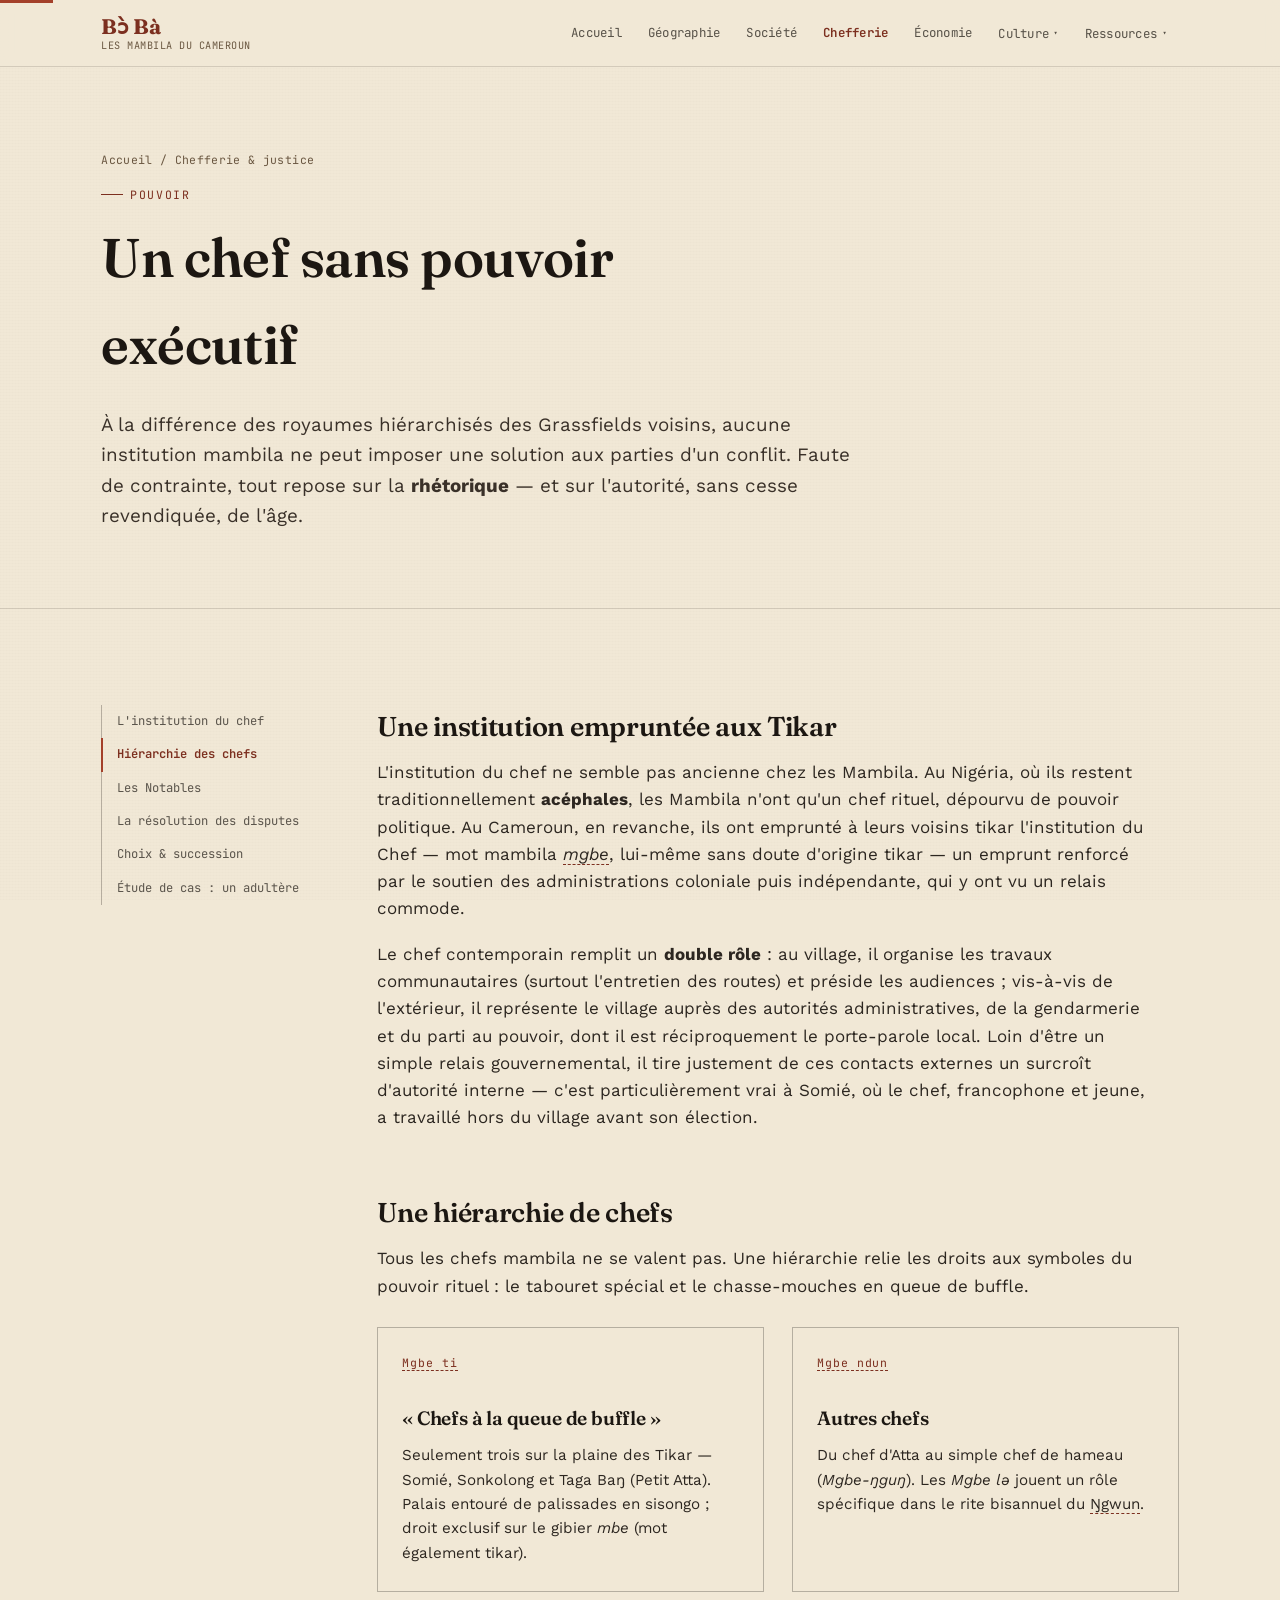
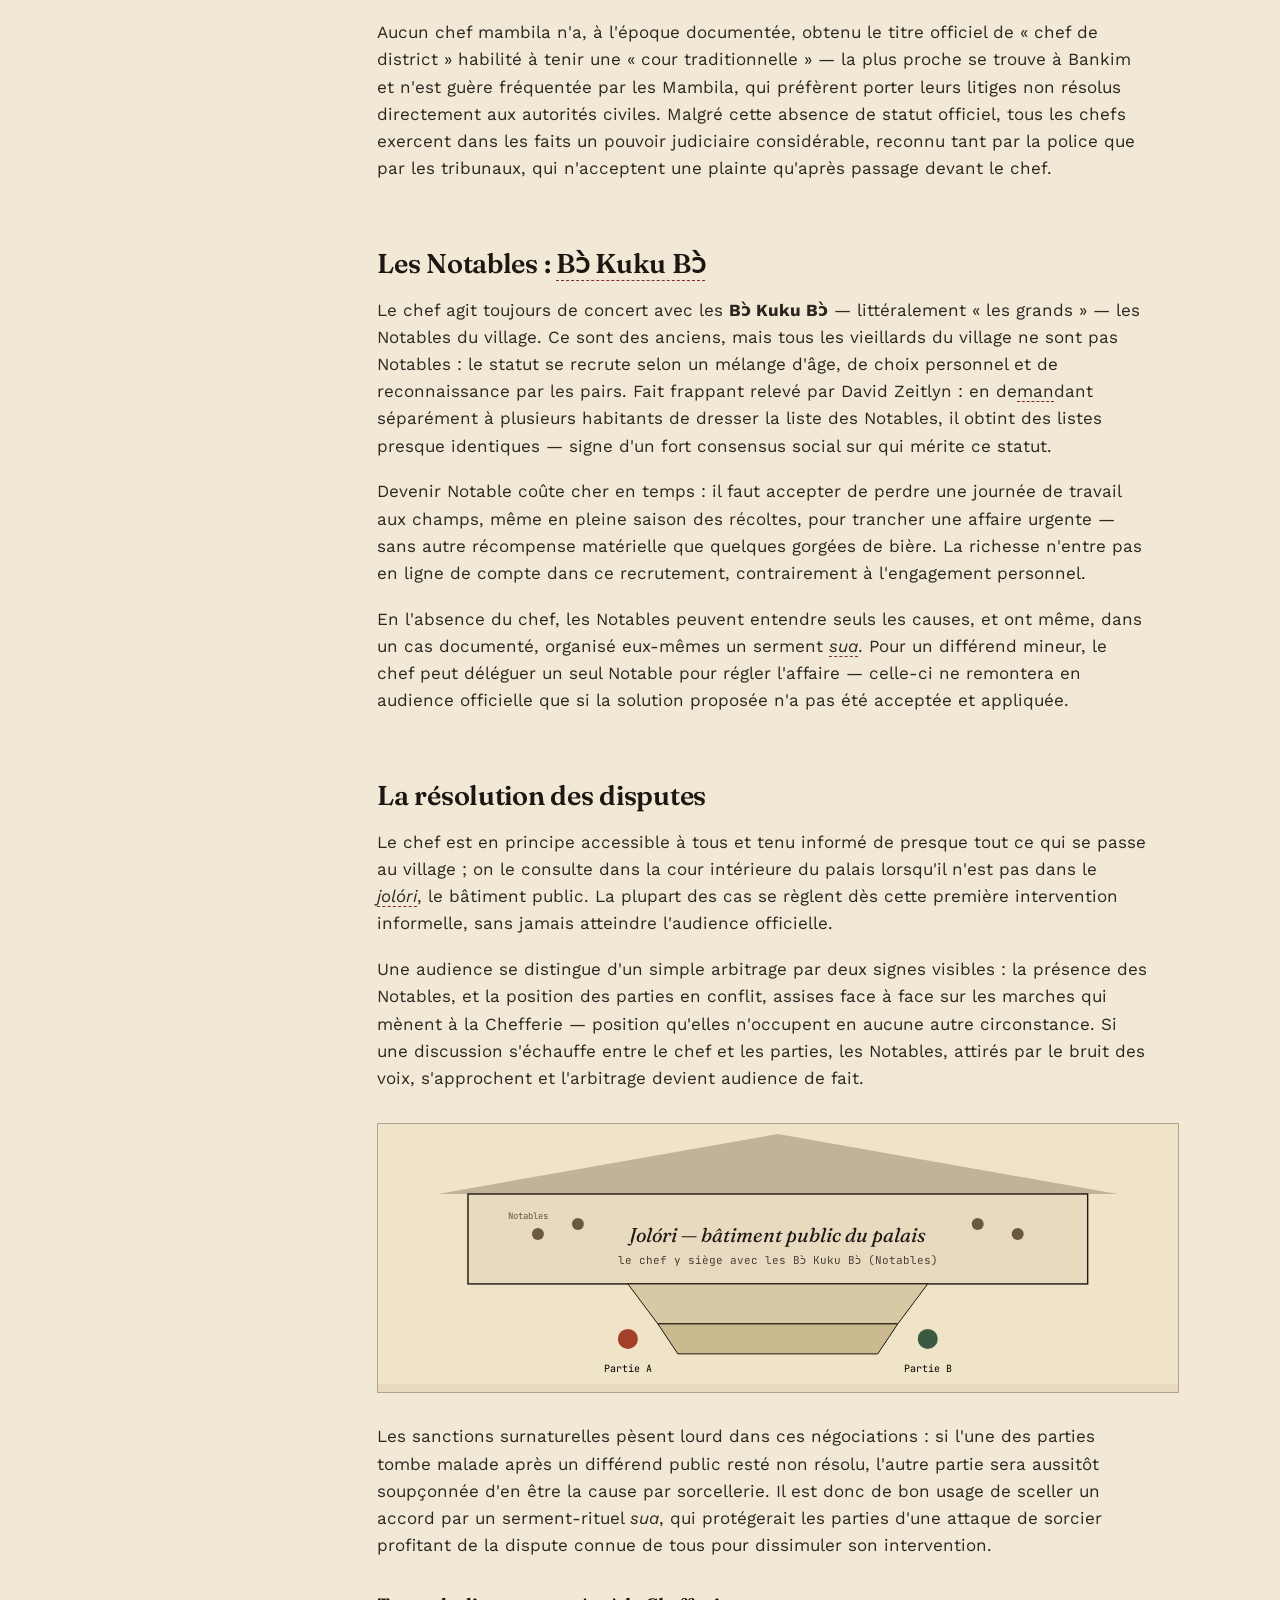
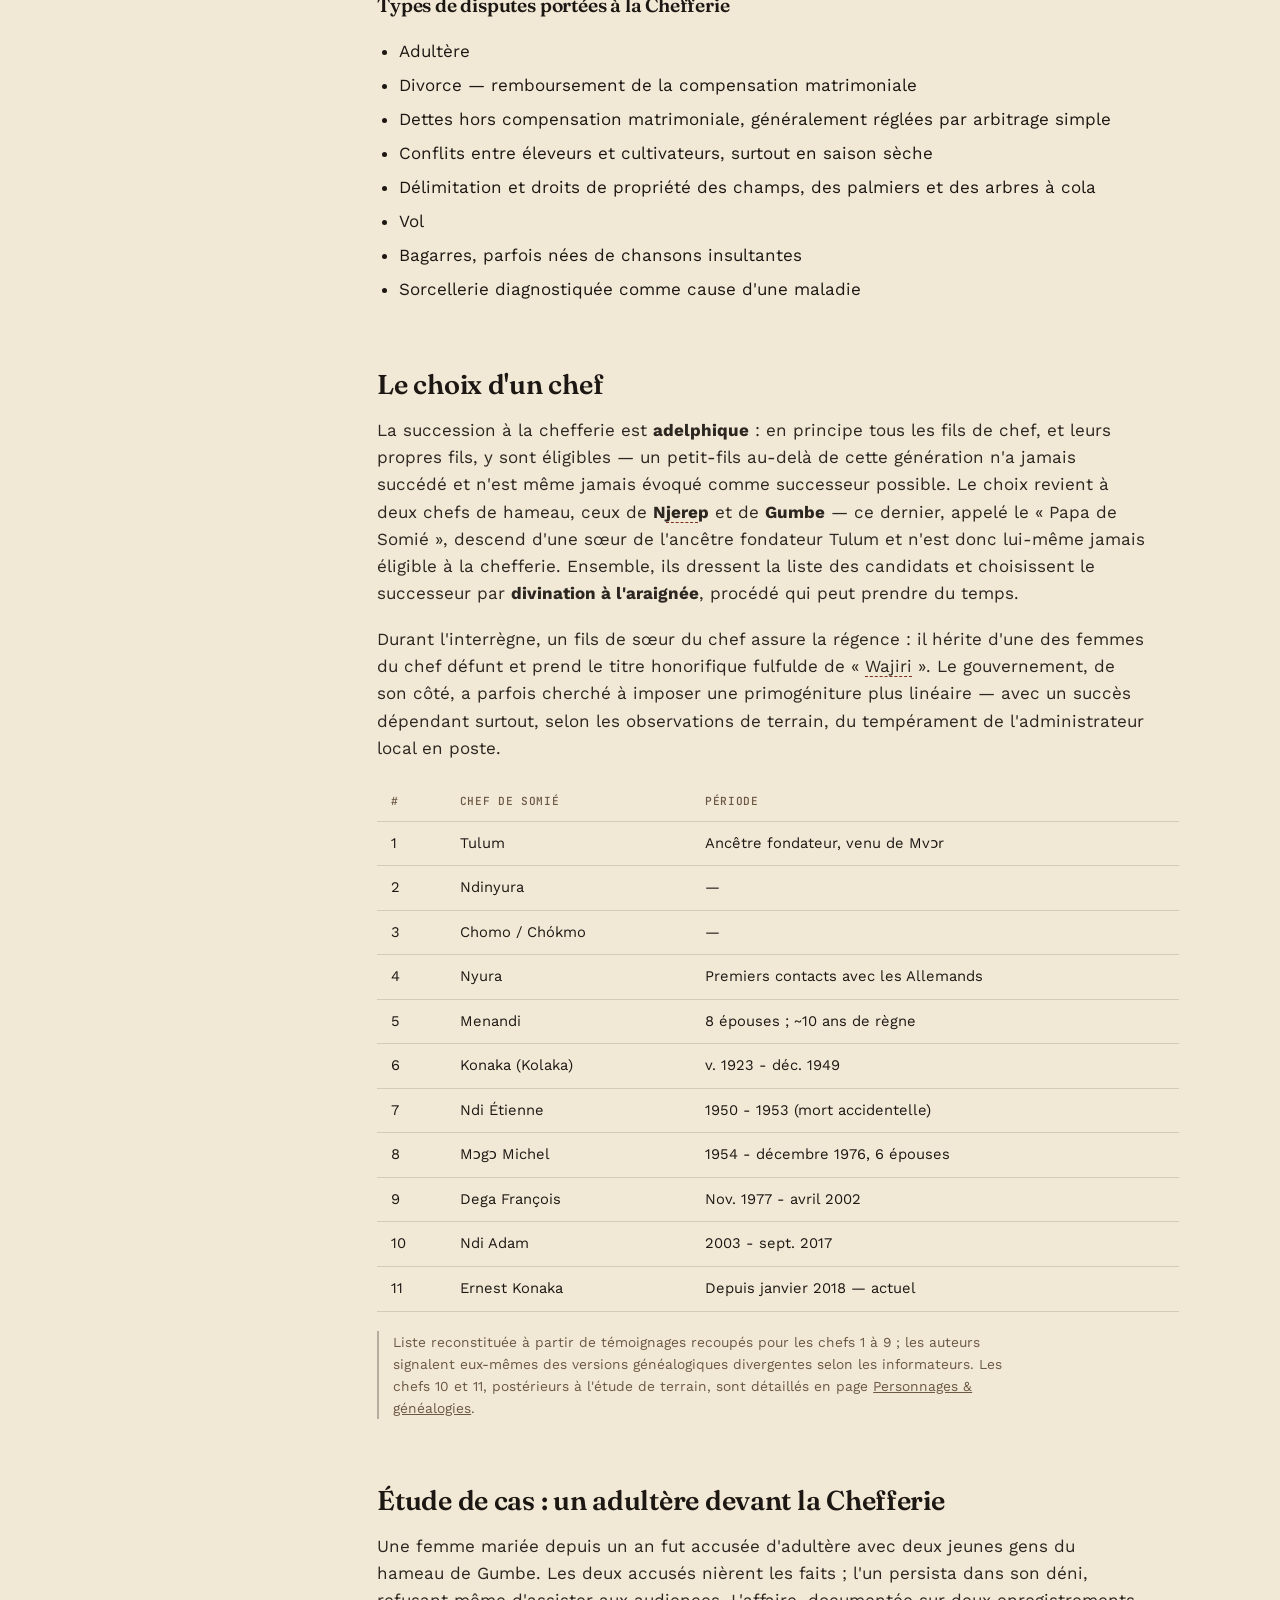
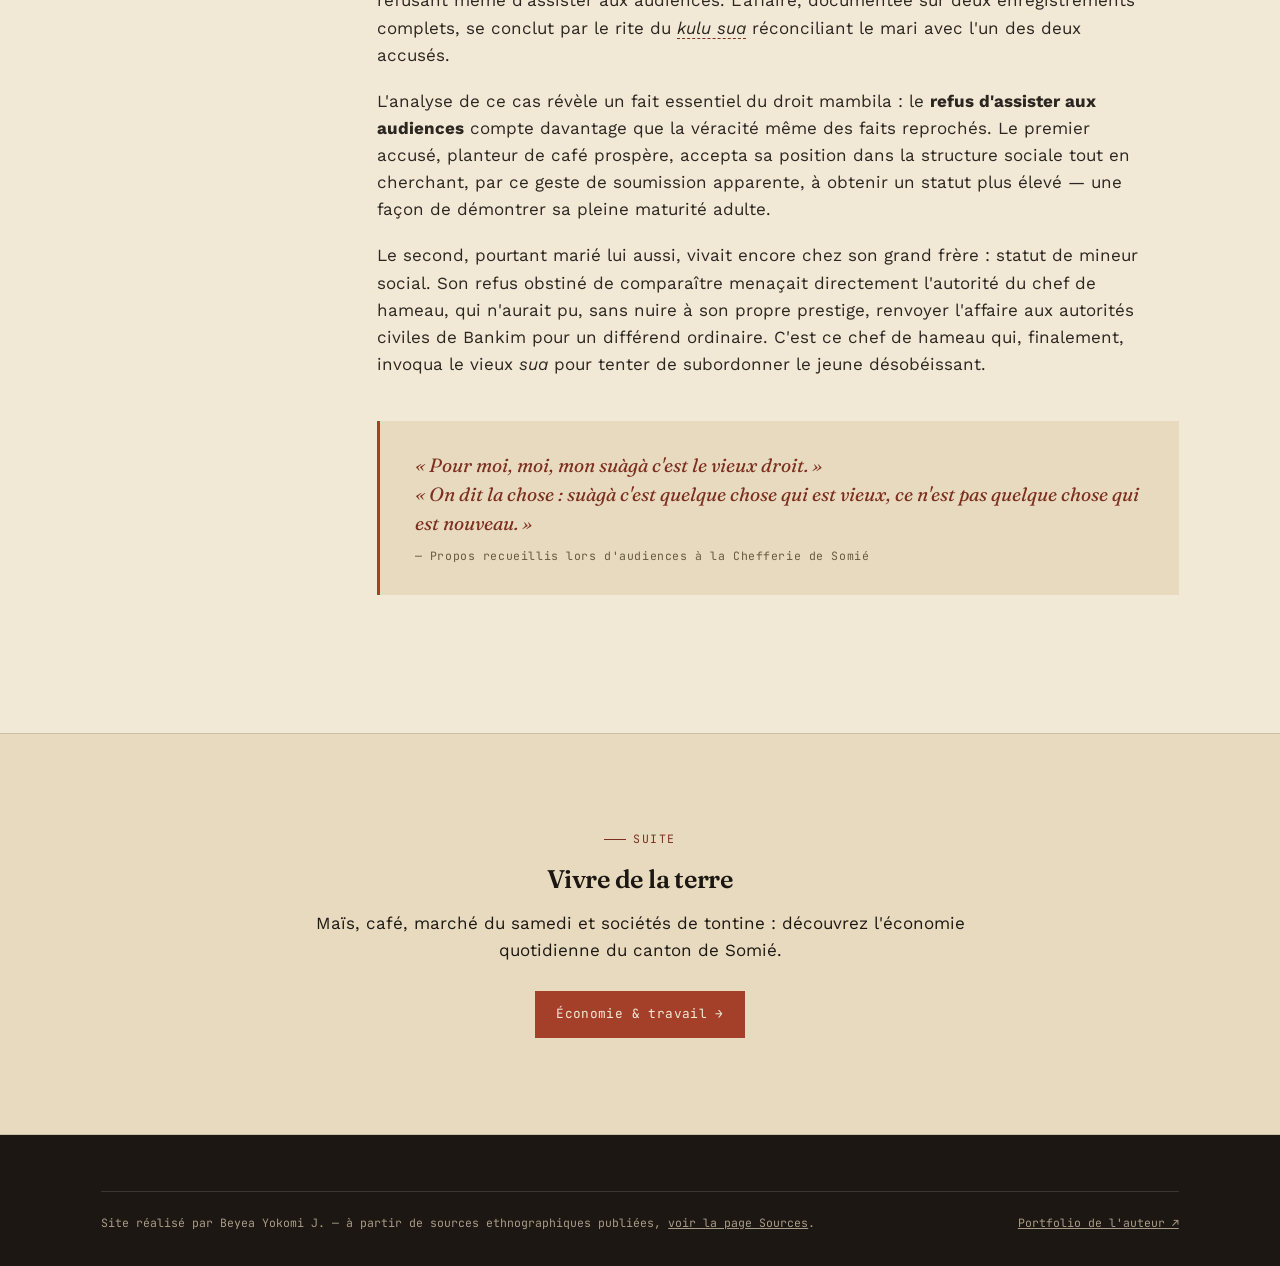
==== chefferie.html @ e919a29d "Initial commit" ====
<!doctype html>
<html lang="fr">
<head>
<meta charset="UTF-8">
<meta name="viewport" content="width=device-width, initial-scale=1">
<title>Chefferie &amp; justice — Bɔ̀ Bà</title>
<meta name="description" content="Le chef mambila, les Notables Bɔ̀ Kuku Bɔ̀, la résolution des disputes et le serment sua devant la Chefferie de Somié.">
<link rel="stylesheet" href="css/style.css">
</head>
<body>

<header class="site-header">
  <div class="nav-row">
    <a href="index.html" class="brand">
      <span class="mark">Bɔ̀ Bà</span>
      <span class="sub">Les Mambila du Cameroun</span>
    </a>
    <button class="nav-toggle" aria-label="Ouvrir le menu" aria-expanded="false">☰ Menu</button>
    <nav class="main">
      <a href="index.html">Accueil</a>
      <a href="geographie.html">Géographie</a>
      <a href="societe.html">Société</a>
      <a href="chefferie.html" class="active">Chefferie</a>
      <a href="economie.html">Économie</a>
      <div class="nav-group">
        <button type="button" class="nav-group__toggle" aria-expanded="false">Culture <span class="nav-group__chevron">▾</span></button>
        <div class="nav-group__menu">
          <a href="rites.html">Rites de passage</a>
          <a href="religion.html">Religion &amp; sua</a>
          <a href="histoire.html">Histoire</a>
          <a href="personnages.html">Personnages</a>
        </div>
      </div>
      <div class="nav-group">
        <button type="button" class="nav-group__toggle" aria-expanded="false">Ressources <span class="nav-group__chevron">▾</span></button>
        <div class="nav-group__menu">
          <a href="methode.html">Méthode</a>
          <a href="sources.html">Sources</a>
        </div>
      </div>
    </nav>
  </div>
</header>

<section class="page-hero">
  <div class="wrap">
    <div class="breadcrumb"><a href="index.html">Accueil</a> / Chefferie &amp; justice</div>
    <div class="eyebrow">Pouvoir</div>
    <h1>Un chef sans pouvoir exécutif</h1>
    <p class="lede">À la différence des royaumes hiérarchisés des Grassfields voisins, aucune
    institution mambila ne peut imposer une solution aux parties d'un conflit. Faute de
    contrainte, tout repose sur la <strong>rhétorique</strong> — et sur l'autorité, sans cesse
    revendiquée, de l'âge.</p>
  </div>
</section>

<section>
  <div class="wrap article-grid">
    <nav class="article-nav">
      <span class="lab">Sur cette page</span>
      <ul>
        <li><a href="#institution">L'institution du chef</a></li>
        <li><a href="#hierarchie">Hiérarchie des chefs</a></li>
        <li><a href="#notables">Les Notables</a></li>
        <li><a href="#disputes">La résolution des disputes</a></li>
        <li><a href="#succession">Choix &amp; succession</a></li>
        <li><a href="#cas">Étude de cas : un adultère</a></li>
      </ul>
    </nav>

    <div class="prose">

      <h2 id="institution">Une institution empruntée aux Tikar</h2>
      <p>L'institution du chef ne semble pas ancienne chez les Mambila. Au Nigéria, où ils
      restent traditionnellement <strong>acéphales</strong>, les Mambila n'ont qu'un chef
      rituel, dépourvu de pouvoir politique. Au Cameroun, en revanche, ils ont emprunté à leurs
      voisins tikar l'institution du Chef — mot mambila <em>mgbe</em>, lui-même sans doute
      d'origine tikar — un emprunt renforcé par le soutien des administrations coloniale puis
      indépendante, qui y ont vu un relais commode.</p>
      <p>Le chef contemporain remplit un <strong>double rôle</strong> : au village, il organise
      les travaux communautaires (surtout l'entretien des routes) et préside les audiences ;
      vis-à-vis de l'extérieur, il représente le village auprès des autorités administratives,
      de la gendarmerie et du parti au pouvoir, dont il est réciproquement le porte-parole
      local. Loin d'être un simple relais gouvernemental, il tire justement de ces contacts
      externes un surcroît d'autorité interne — c'est particulièrement vrai à Somié, où le chef,
      francophone et jeune, a travaillé hors du village avant son élection.</p>

      <h2 id="hierarchie">Une hiérarchie de chefs</h2>
      <p>Tous les chefs mambila ne se valent pas. Une hiérarchie relie les droits aux symboles
      du pouvoir rituel : le tabouret spécial et le chasse-mouches en queue de buffle.</p>

      <div class="grid cols-2 my-block">
        <div class="card">
          <span class="num">Mgbe ti</span>
          <h3>« Chefs à la queue de buffle »</h3>
          <p>Seulement trois sur la plaine des Tikar — Somié, Sonkolong et Taga Baŋ (Petit
          Atta). Palais entouré de palissades en sisongo ; droit exclusif sur le gibier
          <em>mbe</em> (mot également tikar).</p>
        </div>
        <div class="card">
          <span class="num">Mgbe ndun</span>
          <h3>Autres chefs</h3>
          <p>Du chef d'Atta au simple chef de hameau (<em>Mgbe-ŋguŋ</em>). Les <em>Mgbe lə</em>
          jouent un rôle spécifique dans le rite bisannuel du Ŋgwun.</p>
        </div>
      </div>

      <p>Aucun chef mambila n'a, à l'époque documentée, obtenu le titre officiel de « chef de
      district » habilité à tenir une « cour traditionnelle » — la plus proche se trouve à
      Bankim et n'est guère fréquentée par les Mambila, qui préfèrent porter leurs litiges non
      résolus directement aux autorités civiles. Malgré cette absence de statut officiel, tous
      les chefs exercent dans les faits un pouvoir judiciaire considérable, reconnu tant par la
      police que par les tribunaux, qui n'acceptent une plainte qu'après passage devant le
      chef.</p>

      <h2 id="notables">Les Notables : Bɔ̀ Kuku Bɔ̀</h2>
      <p>Le chef agit toujours de concert avec les <strong>Bɔ̀ Kuku Bɔ̀</strong> — littéralement
      « les grands » — les Notables du village. Ce sont des anciens, mais tous les vieillards du
      village ne sont pas Notables : le statut se recrute selon un mélange d'âge, de choix
      personnel et de reconnaissance par les pairs. Fait frappant relevé par David Zeitlyn : en
      demandant séparément à plusieurs habitants de dresser la liste des Notables, il obtint des
      listes presque identiques — signe d'un fort consensus social sur qui mérite ce statut.</p>
      <p>Devenir Notable coûte cher en temps : il faut accepter de perdre une journée de travail
      aux champs, même en pleine saison des récoltes, pour trancher une affaire urgente — sans
      autre récompense matérielle que quelques gorgées de bière. La richesse n'entre pas en
      ligne de compte dans ce recrutement, contrairement à l'engagement personnel.</p>
      <p>En l'absence du chef, les Notables peuvent entendre seuls les causes, et ont même,
      dans un cas documenté, organisé eux-mêmes un serment <em>sua</em>. Pour un différend
      mineur, le chef peut déléguer un seul Notable pour régler l'affaire — celle-ci ne
      remontera en audience officielle que si la solution proposée n'a pas été acceptée et
      appliquée.</p>

      <h2 id="disputes">La résolution des disputes</h2>
      <p>Le chef est en principe accessible à tous et tenu informé de presque tout ce qui se
      passe au village ; on le consulte dans la cour intérieure du palais lorsqu'il n'est pas
      dans le <em>jolóri</em>, le bâtiment public. La plupart des cas se règlent dès cette
      première intervention informelle, sans jamais atteindre l'audience officielle.</p>
      <p>Une audience se distingue d'un simple arbitrage par deux signes visibles : la présence
      des Notables, et la position des parties en conflit, assises face à face sur les marches
      qui mènent à la Chefferie — position qu'elles n'occupent en aucune autre circonstance. Si
      une discussion s'échauffe entre le chef et les parties, les Notables, attirés par le bruit
      des voix, s'approchent et l'arbitrage devient audience de fait.</p>

      <div class="figure">
        <div class="map-box map-box--flush">
          <svg viewBox="0 0 800 260" xmlns="http://www.w3.org/2000/svg" role="img" aria-label="Schéma de la véranda du palais du chef, jolori, avec marches et emplacement des parties en conflit">
            <rect width="800" height="260" fill="#efe3c8"/>
            <!-- jolori roof -->
            <path d="M60,70 L400,10 L740,70 Z" fill="#6b5842" opacity=".35"/>
            <rect x="90" y="70" width="620" height="90" fill="#e7dabf" stroke="#1c1712" stroke-width="1.4"/>
            <text x="400" y="118" text-anchor="middle" font-family="Fraunces, serif" font-style="italic" font-size="20" fill="#1c1712">Jolóri — bâtiment public du palais</text>
            <text x="400" y="140" text-anchor="middle" font-family="JetBrains Mono, monospace" font-size="11" fill="#4a4038">le chef y siège avec les Bɔ̀ Kuku Bɔ̀ (Notables)</text>

            <!-- steps -->
            <path d="M250,160 L550,160 L520,200 L280,200 Z" fill="#d8c9a5" stroke="#1c1712" stroke-width="1"/>
            <path d="M280,200 L520,200 L500,230 L300,230 Z" fill="#cbb98f" stroke="#1c1712" stroke-width="1"/>

            <!-- parties -->
            <circle cx="250" cy="215" r="10" fill="#a4402a"/>
            <text x="250" y="248" text-anchor="middle" font-family="JetBrains Mono, monospace" font-size="10">Partie A</text>
            <circle cx="550" cy="215" r="10" fill="#3b5a41"/>
            <text x="550" y="248" text-anchor="middle" font-family="JetBrains Mono, monospace" font-size="10">Partie B</text>

            <!-- notables dots -->
            <g fill="#6b5842">
              <circle cx="160" cy="110" r="6"/><circle cx="200" cy="100" r="6"/>
              <circle cx="600" cy="100" r="6"/><circle cx="640" cy="110" r="6"/>
            </g>
            <text x="130" y="95" font-family="JetBrains Mono, monospace" font-size="9" fill="#6b5842">Notables</text>
          </svg>
        </div>
      </div>

      <p>Les sanctions surnaturelles pèsent lourd dans ces négociations : si l'une des parties
      tombe malade après un différend public resté non résolu, l'autre partie sera aussitôt
      soupçonnée d'en être la cause par sorcellerie. Il est donc de bon usage de sceller un
      accord par un serment-rituel <em>sua</em>, qui protégerait les parties d'une attaque de
      sorcier profitant de la dispute connue de tous pour dissimuler son intervention.</p>

      <h3>Types de disputes portées à la Chefferie</h3>
      <ul>
        <li>Adultère</li>
        <li>Divorce — remboursement de la compensation matrimoniale</li>
        <li>Dettes hors compensation matrimoniale, généralement réglées par arbitrage simple</li>
        <li>Conflits entre éleveurs et cultivateurs, surtout en saison sèche</li>
        <li>Délimitation et droits de propriété des champs, des palmiers et des arbres à cola</li>
        <li>Vol</li>
        <li>Bagarres, parfois nées de chansons insultantes</li>
        <li>Sorcellerie diagnostiquée comme cause d'une maladie</li>
      </ul>

      <h2 id="succession">Le choix d'un chef</h2>
      <p>La succession à la chefferie est <strong>adelphique</strong> : en principe tous les
      fils de chef, et leurs propres fils, y sont éligibles — un petit-fils au-delà de cette
      génération n'a jamais succédé et n'est même jamais évoqué comme successeur possible. Le
      choix revient à deux chefs de hameau, ceux de <strong>Njerep</strong> et de
      <strong>Gumbe</strong> — ce dernier, appelé le « Papa de Somié », descend d'une sœur de
      l'ancêtre fondateur Tulum et n'est donc lui-même jamais éligible à la chefferie. Ensemble,
      ils dressent la liste des candidats et choisissent le successeur par
      <strong>divination à l'araignée</strong>, procédé qui peut prendre du temps.</p>
      <p>Durant l'interrègne, un fils de sœur du chef assure la régence : il hérite d'une des
      femmes du chef défunt et prend le titre honorifique fulfulde de « Wajiri ». Le
      gouvernement, de son côté, a parfois cherché à imposer une primogéniture plus linéaire —
      avec un succès dépendant surtout, selon les observations de terrain, du tempérament de
      l'administrateur local en poste.</p>

      <table class="data">
        <thead><tr><th>#</th><th>Chef de Somié</th><th>Période</th></tr></thead>
        <tbody>
          <tr><td>1</td><td>Tulum</td><td>Ancêtre fondateur, venu de Mvɔr</td></tr>
          <tr><td>2</td><td>Ndinyura</td><td>—</td></tr>
          <tr><td>3</td><td>Chomo / Chókmo</td><td>—</td></tr>
          <tr><td>4</td><td>Nyura</td><td>Premiers contacts avec les Allemands</td></tr>
          <tr><td>5</td><td>Menandi</td><td>8 épouses ; ~10 ans de règne</td></tr>
          <tr><td>6</td><td>Konaka (Kolaka)</td><td>v. 1923 - déc. 1949</td></tr>
          <tr><td>7</td><td>Ndi Étienne</td><td>1950 - 1953 (mort accidentelle)</td></tr>
          <tr><td>8</td><td>Mɔgɔ Michel</td><td>1954 - décembre 1976, 6 épouses</td></tr>
          <tr><td>9</td><td>Dega François</td><td>Nov. 1977 - avril 2002</td></tr>
          <tr><td>10</td><td>Ndi Adam</td><td>2003 - sept. 2017</td></tr>
          <tr><td>11</td><td>Ernest Konaka</td><td>Depuis janvier 2018 — actuel</td></tr>
        </tbody>
      </table>
      <p class="note">Liste reconstituée à partir de témoignages recoupés pour les chefs 1 à 9 ;
      les auteurs signalent eux-mêmes des versions généalogiques divergentes selon les
      informateurs. Les chefs 10 et 11, postérieurs à l'étude de terrain, sont détaillés en page
      <a href="personnages.html">Personnages &amp; généalogies</a>.</p>

      <h2 id="cas">Étude de cas : un adultère devant la Chefferie</h2>
      <p>Une femme mariée depuis un an fut accusée d'adultère avec deux jeunes gens du hameau de
      Gumbe. Les deux accusés nièrent les faits ; l'un persista dans son déni, refusant même
      d'assister aux audiences. L'affaire, documentée sur deux enregistrements complets, se
      conclut par le rite du <em>kulu sua</em> réconciliant le mari avec l'un des deux
      accusés.</p>
      <p>L'analyse de ce cas révèle un fait essentiel du droit mambila : le
      <strong>refus d'assister aux audiences</strong> compte davantage que la véracité même
      des faits reprochés. Le premier accusé, planteur de café prospère, accepta sa position
      dans la structure sociale tout en cherchant, par ce geste de soumission apparente, à
      obtenir un statut plus élevé — une façon de démontrer sa pleine maturité adulte.</p>
      <p>Le second, pourtant marié lui aussi, vivait encore chez son grand frère : statut de
      mineur social. Son refus obstiné de comparaître menaçait directement l'autorité du chef
      de hameau, qui n'aurait pu, sans nuire à son propre prestige, renvoyer l'affaire aux
      autorités civiles de Bankim pour un différend ordinaire. C'est ce chef de hameau qui,
      finalement, invoqua le vieux <em>sua</em> pour tenter de subordonner le jeune
      désobéissant.</p>

      <blockquote class="field">
        « Pour moi, moi, mon suàgà c'est le vieux droit. »<br>
        « On dit la chose : suàgà c'est quelque chose qui est vieux, ce n'est pas quelque chose
        qui est nouveau. »
        <cite>— Propos recueillis lors d'audiences à la Chefferie de Somié</cite>
      </blockquote>

    </div>
  </div>
</section>

<section class="alt">
  <div class="wrap cta-block">
    <div class="eyebrow">Suite</div>
    <h2>Vivre de la terre</h2>
    <p>Maïs, café, marché du samedi et sociétés de tontine : découvrez l'économie
    quotidienne du canton de Somié.</p>
    <a href="economie.html" class="btn primary">Économie &amp; travail →</a>
  </div>
</section>

<footer>
  <div class="wrap">
        <div class="foot-note">
      <span>Site réalisé par Beyea Yokomi J. — à partir de sources ethnographiques publiées, <a href="sources.html">voir la page Sources</a>.</span>
      <span><a href="https://yokomi-potofolio.onrender.com/" target="_blank" rel="noopener">Portfolio de l'auteur ↗</a></span>
    </div>
  </div>
</footer>

<script src="js/lexicon-data.js"></script>
<script src="js/main.js"></script>
<script src="js/lexicon.js"></script>
</body>
</html>
---- css/style.css ----
/* ===========================================================
   Bɔ̀ Bà — site vitrine sur le peuple Mambila du Cameroun
   =========================================================== */

@import url('https://fonts.googleapis.com/css2?family=Fraunces:ital,opsz,wght@0,9..144,400;0,9..144,500;0,9..144,600;0,9..144,700;1,9..144,500&family=Work+Sans:wght@400;500;600&family=JetBrains+Mono:wght@400;500&display=swap');

:root{
  --ink:        #1c1712;
  --paper:      #f1e8d6;
  --paper-2:    #e7dabf;
  --terre:      #a4402a;
  --terre-dk:   #7c2f1f;
  --plaine:     #3b5a41;
  --plaine-dk:  #294435;
  --safran:     #c98a2e;
  --bois:       #6b5842;
  --line:       rgba(28,23,18,.14);
  --line-strong:rgba(28,23,18,.28);

  /* Tons clairs utilisés sur fond sombre (footer, section.dark) — promus
     depuis des couleurs auparavant codées en dur en style inline. */
  --paper-dim:  #cfc4b0;
  --paper-dim-2:#a89c86;
  /* Tons de texte secondaire sur fond clair, également promus depuis du
     style inline répété (cartes, notes, paragraphes courants). */
  --ink-soft:   #4a4038;
  --ink-strong: #2c2620;
  --ink-strong-2: #3a3129;

  --serif: 'Fraunces', ui-serif, Georgia, serif;
  --sans:  'Work Sans', ui-sans-serif, system-ui, sans-serif;
  --mono:  'JetBrains Mono', ui-monospace, monospace;

  --maxw: 1180px;
}

*{ box-sizing:border-box; }
html{ scroll-behavior:smooth; }
body{
  margin:0;
  background:var(--paper);
  color:var(--ink);
  font-family:var(--sans);
  font-size:17px;
  line-height:1.6;
  -webkit-font-smoothing:antialiased;
}

/* subtle woven-paper texture */
body::before{
  content:"";
  position:fixed; inset:0;
  pointer-events:none;
  opacity:.5;
  background-image:
    repeating-linear-gradient(0deg, rgba(28,23,18,.018) 0 1px, transparent 1px 3px),
    repeating-linear-gradient(90deg, rgba(28,23,18,.012) 0 1px, transparent 1px 3px);
  z-index:0;
}

a{ color:inherit; }
img{ max-width:100%; display:block; }

h1,h2,h3,h4{
  font-family:var(--serif);
  font-weight:600;
  margin:0 0 .4em;
  letter-spacing:-.01em;
  color:var(--ink);
}

.eyebrow{
  font-family:var(--mono);
  font-size:.72rem;
  letter-spacing:.14em;
  text-transform:uppercase;
  color:var(--terre-dk);
  display:flex;
  align-items:center;
  gap:.6em;
  margin-bottom:.9em;
}
.eyebrow::before{
  content:"";
  width:22px; height:1px;
  background:var(--terre-dk);
  display:inline-block;
}

p{ margin:0 0 1.1em; max-width:64ch; }
.lede{ font-size:1.18rem; color:#3a3129; }

.wrap{
  max-width:var(--maxw);
  margin:0 auto;
  padding:0 clamp(20px, 4vw, 56px);
  position:relative;
  z-index:1;
}

/* ---------------- Header / nav ---------------- */
.site-header{
  position:sticky; top:0; z-index:50;
  background:rgba(241,232,214,.94);
  backdrop-filter:blur(6px);
  border-bottom:1px solid var(--line);
}
.nav-row{
  display:flex; align-items:center; justify-content:space-between;
  padding:14px clamp(20px,4vw,56px);
  max-width:var(--maxw); margin:0 auto;
  gap:28px;
}
.brand{
  display:flex; flex-direction:column; gap:2px;
  text-decoration:none;
  line-height:1.15;
  flex-shrink:0;
}
.brand .mark{
  font-family:var(--serif); font-weight:700; font-size:1.32rem;
  color:var(--terre-dk);
}
.brand .sub{
  font-family:var(--mono); font-size:.64rem; letter-spacing:.05em;
  color:var(--bois); text-transform:uppercase;
  white-space:nowrap;
}

nav.main{
  display:flex; align-items:center; gap:2px;
  font-family:var(--mono);
  font-size:.78rem;
  letter-spacing:.02em;
}
nav.main > a{
  text-decoration:none;
  padding:8px 12px;
  border-radius:3px;
  color:var(--ink);
  opacity:.72;
  transition:opacity .15s, background .15s;
  white-space:nowrap;
}
nav.main > a:hover{ opacity:1; background:rgba(164,64,42,.1); }
nav.main > a.active{ opacity:1; color:var(--terre-dk); font-weight:600; }

/* Sous-menus regroupés ("Culture", "Ressources") : allègent la barre en
   évitant d'afficher les 11 pages à plat, qui débordait et se repliait
   maladroitement sur deux lignes sur les résolutions de bureau moyennes. */
.nav-group{ position:relative; }
.nav-group__toggle{
  display:flex; align-items:center; gap:.35em;
  font-family:var(--mono); font-size:.78rem; letter-spacing:.02em;
  background:none; border:none; padding:8px 12px; border-radius:3px;
  color:var(--ink); opacity:.72; cursor:pointer;
  transition:opacity .15s, background .15s;
}
.nav-group__toggle:hover, .nav-group__toggle[aria-expanded="true"]{
  opacity:1; background:rgba(164,64,42,.1);
}
.nav-group__toggle.is-current{ opacity:1; color:var(--terre-dk); font-weight:600; }
.nav-group__chevron{ font-size:.7em; transition:transform .15s ease; }
.nav-group__toggle[aria-expanded="true"] .nav-group__chevron{ transform:rotate(180deg); }

.nav-group__menu{
  display:none;
  position:absolute; top:calc(100% + 6px); left:0;
  background:var(--paper); border:1px solid var(--line-strong);
  box-shadow:0 8px 20px rgba(28,23,18,.12);
  padding:6px; min-width:180px;
  flex-direction:column; gap:1px;
}
.nav-group__menu.is-open{ display:flex; }
.nav-group__menu a{
  text-decoration:none; color:var(--ink); font-size:.78rem;
  padding:9px 12px; border-radius:3px; opacity:.85;
  white-space:nowrap;
}
.nav-group__menu a:hover, .nav-group__menu a.active{
  opacity:1; background:rgba(164,64,42,.1); color:var(--terre-dk);
}

.nav-toggle{ display:none; }

@media (max-width: 900px){
  nav.main{ display:none; }
  .nav-toggle{
    display:inline-flex; align-items:center; gap:.4em;
    font-family:var(--mono); font-size:.75rem;
    background:none; border:1px solid var(--line-strong);
    padding:8px 12px; border-radius:4px; cursor:pointer; color:var(--ink);
  }
  nav.main.open{
    display:flex; flex-direction:column; align-items:stretch;
    position:absolute; top:100%; left:0; right:0;
    background:var(--paper); border-bottom:1px solid var(--line);
    padding:8px clamp(20px,4vw,56px) 16px;
    gap:1px;
  }
  /* En menu mobile déplié, les sous-groupes deviennent eux aussi de
     simples sections empilées plutôt que des menus déroulants flottants
     (qui n'ont pas de sens dans une colonne déjà pleine largeur). */
  nav.main.open .nav-group{ display:flex; flex-direction:column; }
  nav.main.open .nav-group__toggle{ justify-content:space-between; width:100%; }
  nav.main.open .nav-group__menu{
    display:none; position:static; box-shadow:none; border:none;
    padding:0 0 0 14px; margin-top:2px;
  }
  nav.main.open .nav-group__menu.is-open{ display:flex; }
}

/* ---------------- Hero ---------------- */
.hero{
  position:relative;
  padding:clamp(60px,10vw,120px) 0 clamp(50px,7vw,90px);
  overflow:hidden;
  border-bottom:1px solid var(--line);
}
.hero .wrap{ display:grid; grid-template-columns:1.15fr .85fr; gap:56px; align-items:end; }
@media (max-width:880px){ .hero .wrap{ grid-template-columns:1fr; } }

.hero h1{
  font-size:clamp(2.6rem, 6vw, 4.6rem);
  line-height:.98;
  margin-bottom:.28em;
}
.hero h1 em{
  font-style:italic;
  color:var(--terre-dk);
}
.hero .lede{ max-width:46ch; }

.hero-fig{
  border:1px solid var(--line-strong);
  background:var(--paper-2);
  aspect-ratio:4/5;
  position:relative;
  overflow:hidden;
}
.hero-fig svg{ width:100%; height:100%; }
.hero-fig .cap{
  position:absolute; left:0; right:0; bottom:0;
  font-family:var(--mono); font-size:.68rem;
  padding:10px 14px; background:rgba(28,23,18,.82); color:var(--paper);
  letter-spacing:.02em;
}

/* decorative band of parallel lines echoing "strates" of plaine/plateau */
.strata{
  height:64px;
  background:
    linear-gradient(180deg, transparent 0 46%, var(--terre) 46% 50%, transparent 50%),
    linear-gradient(180deg, transparent 0 60%, var(--plaine) 60% 64%, transparent 64%),
    linear-gradient(180deg, transparent 0 76%, var(--safran) 76% 79%, transparent 79%);
  opacity:.9;
}

/* ---------------- Sections generic ---------------- */
section{ padding:clamp(52px,8vw,96px) 0; position:relative; }
section.alt{ background:var(--paper-2); border-top:1px solid var(--line); border-bottom:1px solid var(--line); }
section.dark{ background:var(--ink); color:var(--paper); }
section.dark h1,section.dark h2,section.dark h3{ color:var(--paper); }
section.dark .eyebrow{ color:var(--safran); }
section.dark .eyebrow::before{ background:var(--safran); }
section.dark p{ color:#cfc4b0; }

.section-head{ max-width:70ch; margin-bottom:2.6em; }
.section-head h2{ font-size:clamp(1.8rem, 3.4vw, 2.6rem); }

/* ---------------- Cards / grids ---------------- */
.grid{ display:grid; gap:28px; }
.grid.cols-2{ grid-template-columns:repeat(2,1fr); }
.grid.cols-3{ grid-template-columns:repeat(3,1fr); }
.grid.cols-4{ grid-template-columns:repeat(4,1fr); }
@media (max-width:880px){ .grid.cols-2,.grid.cols-3,.grid.cols-4{ grid-template-columns:1fr; } }
@media (max-width:1080px){ .grid.cols-4{ grid-template-columns:repeat(2,1fr); } }

.card{
  border:1px solid var(--line-strong);
  background:var(--paper);
  padding:26px 24px;
  position:relative;
}
section.alt .card{ background:var(--paper); }
.card .num{
  font-family:var(--mono); font-size:.72rem; color:var(--terre-dk);
  letter-spacing:.08em; margin-bottom:.8em; display:block;
}
.card h3{ font-size:1.18rem; margin-bottom:.5em; }
.card p{ font-size:.95rem; color:var(--ink-soft); margin-bottom:0; }

/* Carte cliquable (page d'accueil) : retire le soulignement de lien par
   défaut et ajoute un signal de survol discret. */
.card.card-link{
  text-decoration:none;
  transition:border-color .18s ease, transform .18s ease;
}
.card.card-link:hover, .card.card-link:focus-visible{
  border-color:var(--terre);
  transform:translateY(-2px);
}
.card.card-link--block{ display:block; }
@media (prefers-reduced-motion: reduce){
  .card.card-link{ transition:none; }
  .card.card-link:hover, .card.card-link:focus-visible{ transform:none; }
}

.stat{
  border-left:2px solid var(--terre);
  padding-left:18px;
}
.stat .n{
  font-family:var(--serif); font-weight:700;
  font-size:clamp(2.1rem,4vw,3.1rem);
  line-height:1; color:var(--terre-dk);
  display:block; margin-bottom:.15em;
}
.stat .lab{ font-family:var(--mono); font-size:.75rem; color:var(--bois); letter-spacing:.02em; }

/* ---------------- Timeline (histoire) ---------------- */
.timeline{ position:relative; margin-top:2.5em; }
.timeline::before{
  content:""; position:absolute; left:9px; top:6px; bottom:6px; width:1px;
  background:var(--line-strong);
}
.tl-item{ position:relative; padding-left:38px; margin-bottom:2.4em; }
.tl-item::before{
  content:""; position:absolute; left:0; top:5px;
  width:20px; height:20px; border-radius:50%;
  background:var(--paper); border:2px solid var(--terre);
}
.tl-item .when{ font-family:var(--mono); font-size:.78rem; color:var(--terre-dk); letter-spacing:.04em; margin-bottom:.3em; display:block; }
.tl-item h3{ font-size:1.3rem; margin-bottom:.4em; }

/* ---------------- Pull quote / temoignage ---------------- */
blockquote.field{
  margin:2.2em 0;
  padding:1.6em 1.8em;
  background:var(--paper-2);
  border-left:3px solid var(--terre);
  font-family:var(--serif);
  font-style:italic;
  font-size:1.2rem;
  line-height:1.5;
  color:var(--terre-dk);
}
blockquote.field cite{
  display:block; font-style:normal; font-family:var(--mono);
  font-size:.72rem; letter-spacing:.05em; color:var(--bois); margin-top:.8em;
}
/* Variante utilisée sur fond sombre (section.dark) : fond transparent,
   bordure et texte réadaptés au contraste de la section. */
blockquote.field.field--dark{
  background:none; border-color:var(--safran); color:var(--paper); font-size:1.5rem; max-width:52ch;
}
blockquote.field.field--dark cite{ color:var(--paper-dim); }

/* ---------------- Definition list / lexique ---------------- */
.lexicon{ display:grid; gap:0; border-top:1px solid var(--line-strong); margin-top:1.6em; }
.lex-row{
  display:grid; grid-template-columns:180px 1fr;
  gap:24px; padding:18px 0; border-bottom:1px solid var(--line);
}
@media (max-width:680px){ .lex-row{ grid-template-columns:1fr; gap:6px; } }
.lex-term{ font-family:var(--serif); font-weight:600; font-style:italic; color:var(--terre-dk); font-size:1.05rem; }
.lex-def{ color:var(--ink-strong-2); font-size:.96rem; }

/* ---------------- Table of villages / chefs ---------------- */
table.data{
  width:100%; border-collapse:collapse; margin-top:1.4em; font-size:.92rem;
}
table.data th, table.data td{
  text-align:left; padding:10px 14px; border-bottom:1px solid var(--line);
}
table.data th{
  font-family:var(--mono); font-size:.7rem; letter-spacing:.06em; text-transform:uppercase;
  color:var(--bois); font-weight:500;
}
table.data tr:hover td{ background:rgba(164,64,42,.05); }

/* ---------------- Map (svg) ---------------- */
.map-box{
  border:1px solid var(--line-strong); background:var(--paper-2);
  padding:20px;
}
/* Variante utilisée quand le schéma SVG doit occuper tout le cadre, sans
   marge intérieure ni légende (ex. schéma de la véranda du palais). */
.map-box.map-box--flush{ padding:0; overflow:hidden; }
.map-legend{ display:flex; flex-wrap:wrap; gap:16px; margin-top:16px; font-family:var(--mono); font-size:.72rem; }
.map-legend span{ display:inline-flex; align-items:center; gap:6px; }
.map-legend i{ width:11px; height:11px; display:inline-block; border-radius:50%; }
.map-legend i.dot-terre{ background:var(--terre); }
.map-legend i.dot-safran{ background:var(--safran); }
.map-legend i.dot-bois{ background:var(--bois); }

/* ---------------- Footer ---------------- */
footer{
  background:var(--ink); color:var(--paper);
  padding:56px 0 34px;
}
footer h4{ color:var(--paper); font-size:1rem; }
footer a{ color:var(--paper-dim); text-decoration:none; }
footer a:hover{ color:var(--safran); }
footer .grid{ margin-bottom:36px; }
.foot-note{
  border-top:1px solid rgba(241,232,214,.15);
  padding-top:22px;
  font-family:var(--mono); font-size:.72rem;
  color:var(--paper-dim-2);
  display:flex; justify-content:space-between; flex-wrap:wrap; gap:10px;
}
.foot-note a{ color:var(--paper-dim-2); text-decoration:underline; }
.foot-note a:hover{ color:var(--safran); }

/* Uniformisées depuis des styles inline auparavant dupliqués sur chaque
   page (jusqu'à 6 fois identiques) : libellé de colonne du footer, et
   paragraphe de présentation de la marque. */
footer h4.col-label{
  font-size:.85rem; text-transform:uppercase; letter-spacing:.06em; color:var(--paper-dim-2);
}
footer .brand-desc{
  color:var(--paper-dim-2); font-size:.9rem; max-width:26ch;
}

/* ---------------- Buttons / links ---------------- */
.btn{
  display:inline-flex; align-items:center; gap:.5em;
  font-family:var(--mono); font-size:.8rem; letter-spacing:.03em;
  padding:12px 20px;
  border:1px solid var(--ink);
  text-decoration:none; color:var(--ink);
  transition:background .15s,color .15s;
}
.btn:hover{ background:var(--ink); color:var(--paper); }
.btn.primary{ background:var(--terre); border-color:var(--terre); color:var(--paper); }
.btn.primary:hover{ background:var(--terre-dk); border-color:var(--terre-dk); }
/* Variante utilisée sur fond sombre (section.dark) */
.btn.btn--on-dark{ border-color:var(--paper); color:var(--paper); margin-top:1.4em; }
.btn.btn--on-dark:hover{ background:var(--paper); color:var(--ink); }

.linklist{ list-style:none; margin:0; padding:0; }
.linklist li{ margin-bottom:.5em; }
.linklist a{ text-decoration:none; }
.linklist a:hover{ text-decoration:underline; }

/* ---------------- Page hero (sous-pages) ---------------- */
.page-hero{
  padding:clamp(50px,8vw,84px) 0 clamp(36px,5vw,56px);
  border-bottom:1px solid var(--line);
}
.page-hero h1{ font-size:clamp(2.2rem,5vw,3.4rem); max-width:16ch; }
.breadcrumb{
  font-family:var(--mono); font-size:.72rem; color:var(--bois); letter-spacing:.03em;
  margin-bottom:1.4em;
}
.breadcrumb a{ text-decoration:none; color:var(--bois); }
.breadcrumb a:hover{ color:var(--terre-dk); }

/* ---------------- Two column article ---------------- */
.article-grid{
  display:grid; grid-template-columns:220px 1fr; gap:56px;
  align-items:start;
}
@media (max-width:880px){ .article-grid{ grid-template-columns:1fr; } }
.article-nav{
  position:sticky; top:90px;
  font-family:var(--mono); font-size:.76rem;
}
.article-nav .lab{ text-transform:uppercase; letter-spacing:.08em; color:var(--bois); margin-bottom:.9em; display:block; }
.article-nav ul{ list-style:none; margin:0; padding:0; border-left:1px solid var(--line-strong); }
.article-nav li a{
  display:block; padding:7px 0 7px 14px; text-decoration:none; color:var(--ink); opacity:.7;
  border-left:2px solid transparent; margin-left:-1px;
}
.article-nav li a:hover{ opacity:1; }
.article-nav li a.active{ opacity:1; border-left-color:var(--terre); color:var(--terre-dk); font-weight:600; }

@media (max-width:880px){
  /* En une seule colonne, le sommaire n'a plus de place latérale dédiée :
     le sticky le faisait flotter par-dessus le texte pendant le scroll.
     Il redevient un bloc normal, à sa place dans le flux, replié par
     défaut pour ne pas allonger la page avant le texte de l'article. */
  .article-nav{ position:static; top:auto; margin-bottom:2em; }

  .article-nav__toggle{
    display:flex; align-items:center; gap:.5em; width:100%;
    background:var(--paper-2); border:1px solid var(--line-strong);
    padding:12px 16px; text-align:left;
    font-family:var(--mono); font-size:.76rem; text-transform:uppercase;
    letter-spacing:.08em; color:var(--bois);
  }
  .article-nav__chevron{ margin-left:auto; transition:transform .18s ease; }
  .article-nav.is-collapsed .article-nav__chevron{ transform:rotate(-90deg); }
  .article-nav.is-collapsed ul{ display:none; }
  .article-nav:not(.is-collapsed) ul{
    border-left:none; border:1px solid var(--line-strong); border-top:none;
    padding:6px 10px;
  }
}
@media (min-width:881px){
  /* Le bouton n'existe que pour le comportement mobile : au-delà du
     point de rupture, on le masque et on force la liste visible même si
     le JS l'avait marquée repliée avant un redimensionnement de fenêtre. */
  .article-nav__toggle{ display:none; }
  .article-nav ul{ display:block !important; }
}

.prose h2{ font-size:1.7rem; margin-top:2.2em; scroll-margin-top:100px; }
.prose h2:first-child{ margin-top:0; }
.prose h3{ font-size:1.2rem; margin-top:1.6em; scroll-margin-top:100px; }
.prose p{ max-width:70ch; color:var(--ink-strong); }
.prose ul, .prose ol{ max-width:70ch; padding-left:1.3em; margin-bottom:1.2em; }
.prose li{ margin-bottom:.4em; }
.prose .note{
  font-size:.86rem; color:var(--bois); border-left:2px solid var(--line-strong);
  padding-left:14px; margin:1.4em 0;
}
/* Paragraphe secondaire, plus discret que le corps de texte principal
   (ex. notes bibliographiques annexes en page Sources). */
.prose .text-note{ font-size:.92rem; color:var(--ink-soft); }

/* small figure caption style */
.figure{ margin:1.8em 0; }
.figure .cap{ font-family:var(--mono); font-size:.72rem; color:var(--bois); margin-top:.6em; }

/* pill tags */
.tag{
  display:inline-block; font-family:var(--mono); font-size:.68rem; letter-spacing:.04em;
  padding:4px 9px; border:1px solid var(--line-strong); color:var(--bois); text-transform:uppercase;
  margin-right:6px; margin-bottom:6px;
}

/* reveal-on-scroll */
.reveal{ opacity:0; transform:translateY(14px); transition:opacity .6s ease, transform .6s ease; }
.reveal.in{ opacity:1; transform:none; }

@media (prefers-reduced-motion: reduce){
  html{ scroll-behavior:auto; }
  .reveal{ opacity:1; transform:none; transition:none; }
}

/* Bloc de boutons du hero d'accueil */
.hero-actions{ display:flex; gap:14px; flex-wrap:wrap; margin-top:1.8em; }

/* Espacement systématique du chapeau (lede) sous un titre de page —
   remplace un style inline identique répété sur 10 pages sur 11. */
.page-hero .lede{ margin-top:.6em; }

/* ---------------- Bloc de transition en fin de page ----------------
   Remplace un motif de styles inline identiques (text-align:center,
   justify-content:center, margin:0 auto...) auparavant répété sur 9
   pages sur 11. */
.cta-block{ text-align:center; }
.cta-block .eyebrow{ justify-content:center; }
.cta-block p{ margin:0 auto 1.6em; }

/* Utilitaires de marge / largeur — remplacent les derniers cas isolés de
   style inline (ajustements ponctuels, pas des motifs répétés). */
.mt-lg{ margin-top:56px; }
.mt-md{ margin-top:28px; }
.mt-sm{ margin-top:1.6em; }
.max-w-none{ max-width:none; }
.max-w-prose{ max-width:70ch; }
.mb-lg{ margin-bottom:3em; }
/* Grilles/statistiques intégrées au texte courant (.prose) — quatre
   variantes d'espacement vertical, auparavant en style inline identique
   sur plusieurs pages. */
.my-block{ margin:1.6em 0; }
.my-block--lg{ margin:1.8em 0; }
.my-block--xl{ margin:2em 0; }
.mx-auto-tight{ margin:0 auto 1.6em; }

/* ---------------- Barre de progression de lecture ----------------
   Discrète, en haut de fenêtre, uniquement sur les pages longues
   dotées d'une zone .prose. Suit le pourcentage de défilement déjà
   effectué à travers l'article. */
.read-progress{
  position:fixed; top:0; left:0; right:0; height:3px; z-index:60;
  background:transparent;
  pointer-events:none;
}
.read-progress__bar{
  height:100%; width:0%;
  background:var(--terre);
  transition:width .1s linear;
}
@media (prefers-reduced-motion: reduce){
  .read-progress__bar{ transition:none; }
}

/* ---------------- Lexique interactif ---------------- */
.lex-hit{
  border-bottom:1px dashed var(--terre-dk);
  cursor:help;
  text-decoration:none;
}
.lex-hit:hover, .lex-hit:focus-visible{
  background:rgba(164,64,42,.1);
  outline:none;
}
.lex-tooltip{
  position:absolute;
  z-index:200;
  max-width:280px;
  background:var(--ink);
  color:var(--paper);
  padding:14px 16px;
  font-size:.86rem;
  line-height:1.5;
  box-shadow:0 8px 24px rgba(28,23,18,.28);
  display:flex;
  flex-direction:column;
  gap:.4em;
}
.lex-tooltip[hidden]{ display:none; }
.lex-tooltip-term{
  font-family:var(--serif); font-style:italic; font-weight:600;
  color:var(--safran); font-size:1.02rem;
}
.lex-tooltip-def{ color:var(--paper-dim); }
.lex-tooltip-link{
  font-family:var(--mono); font-size:.72rem; letter-spacing:.03em;
  color:var(--paper); text-decoration:none; margin-top:.3em;
  border-top:1px solid rgba(241,232,214,.15); padding-top:.5em;
}
.lex-tooltip-link:hover{ color:var(--safran); }
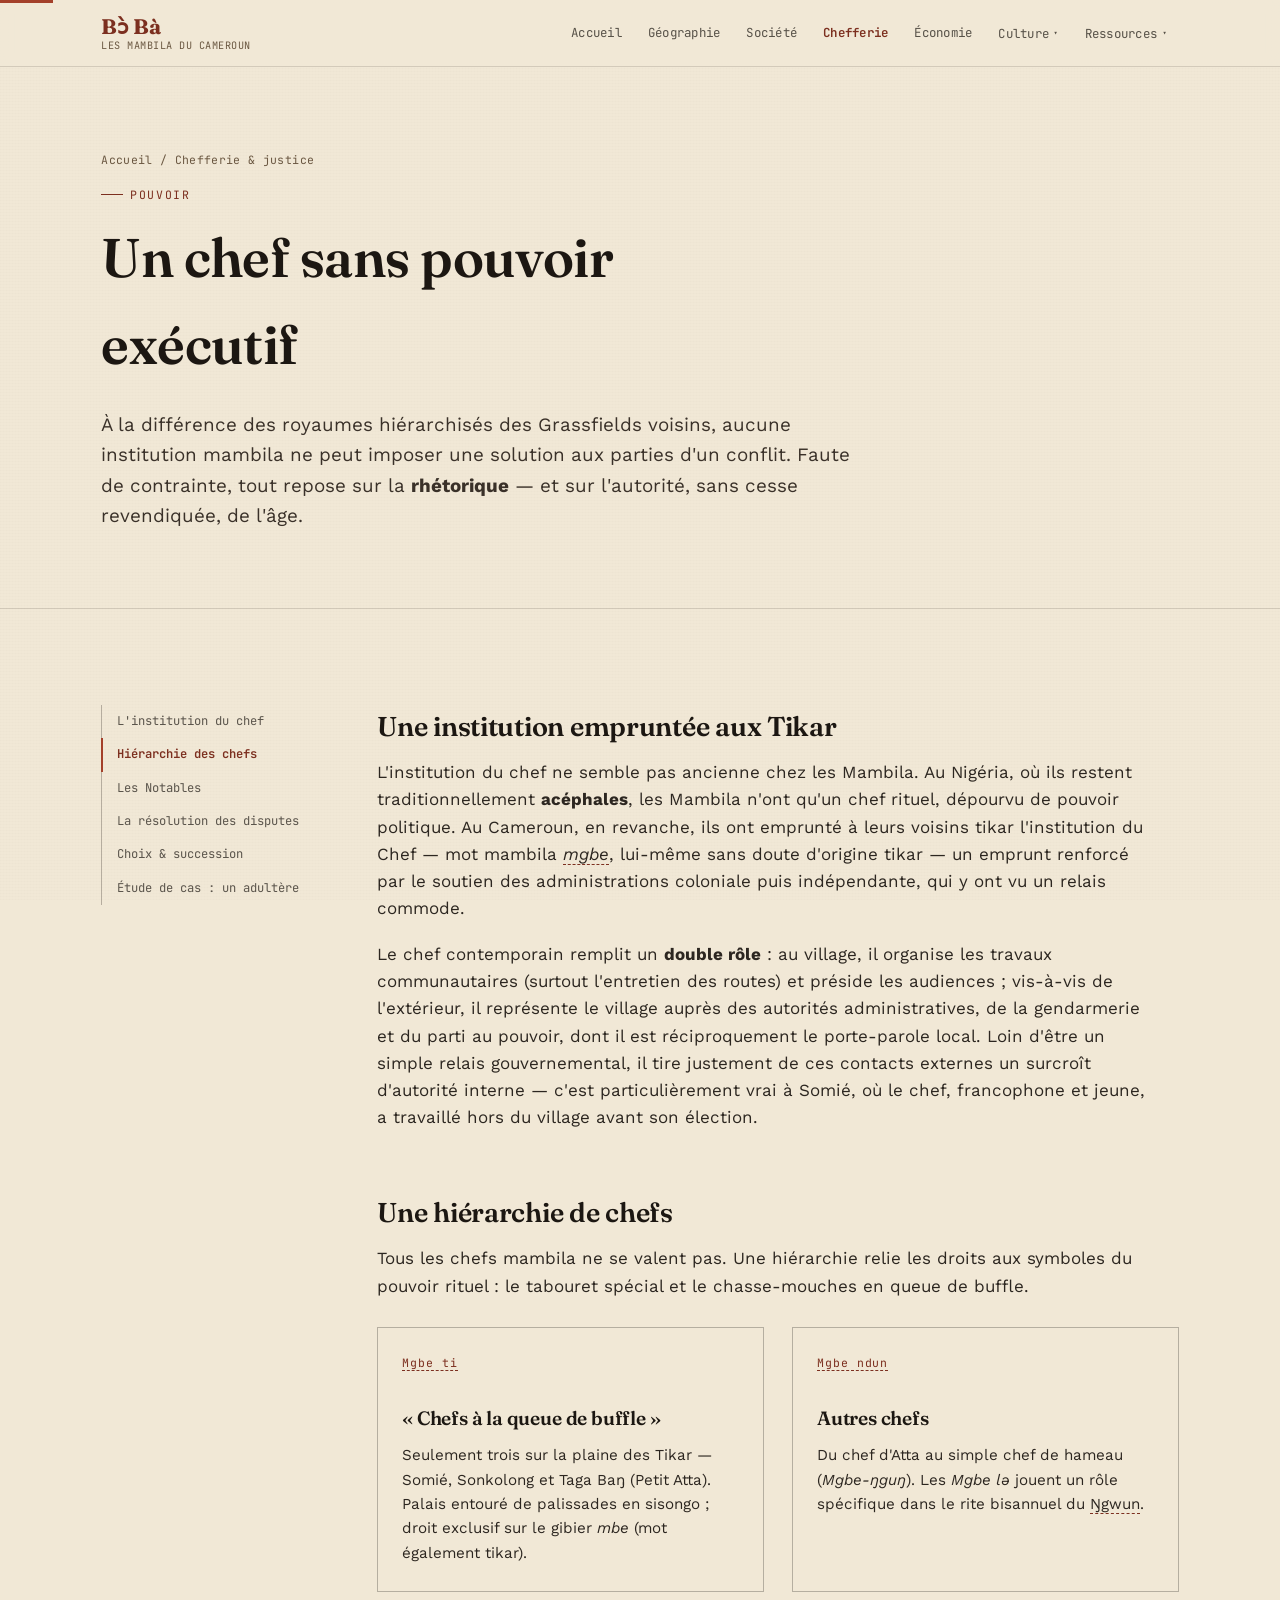
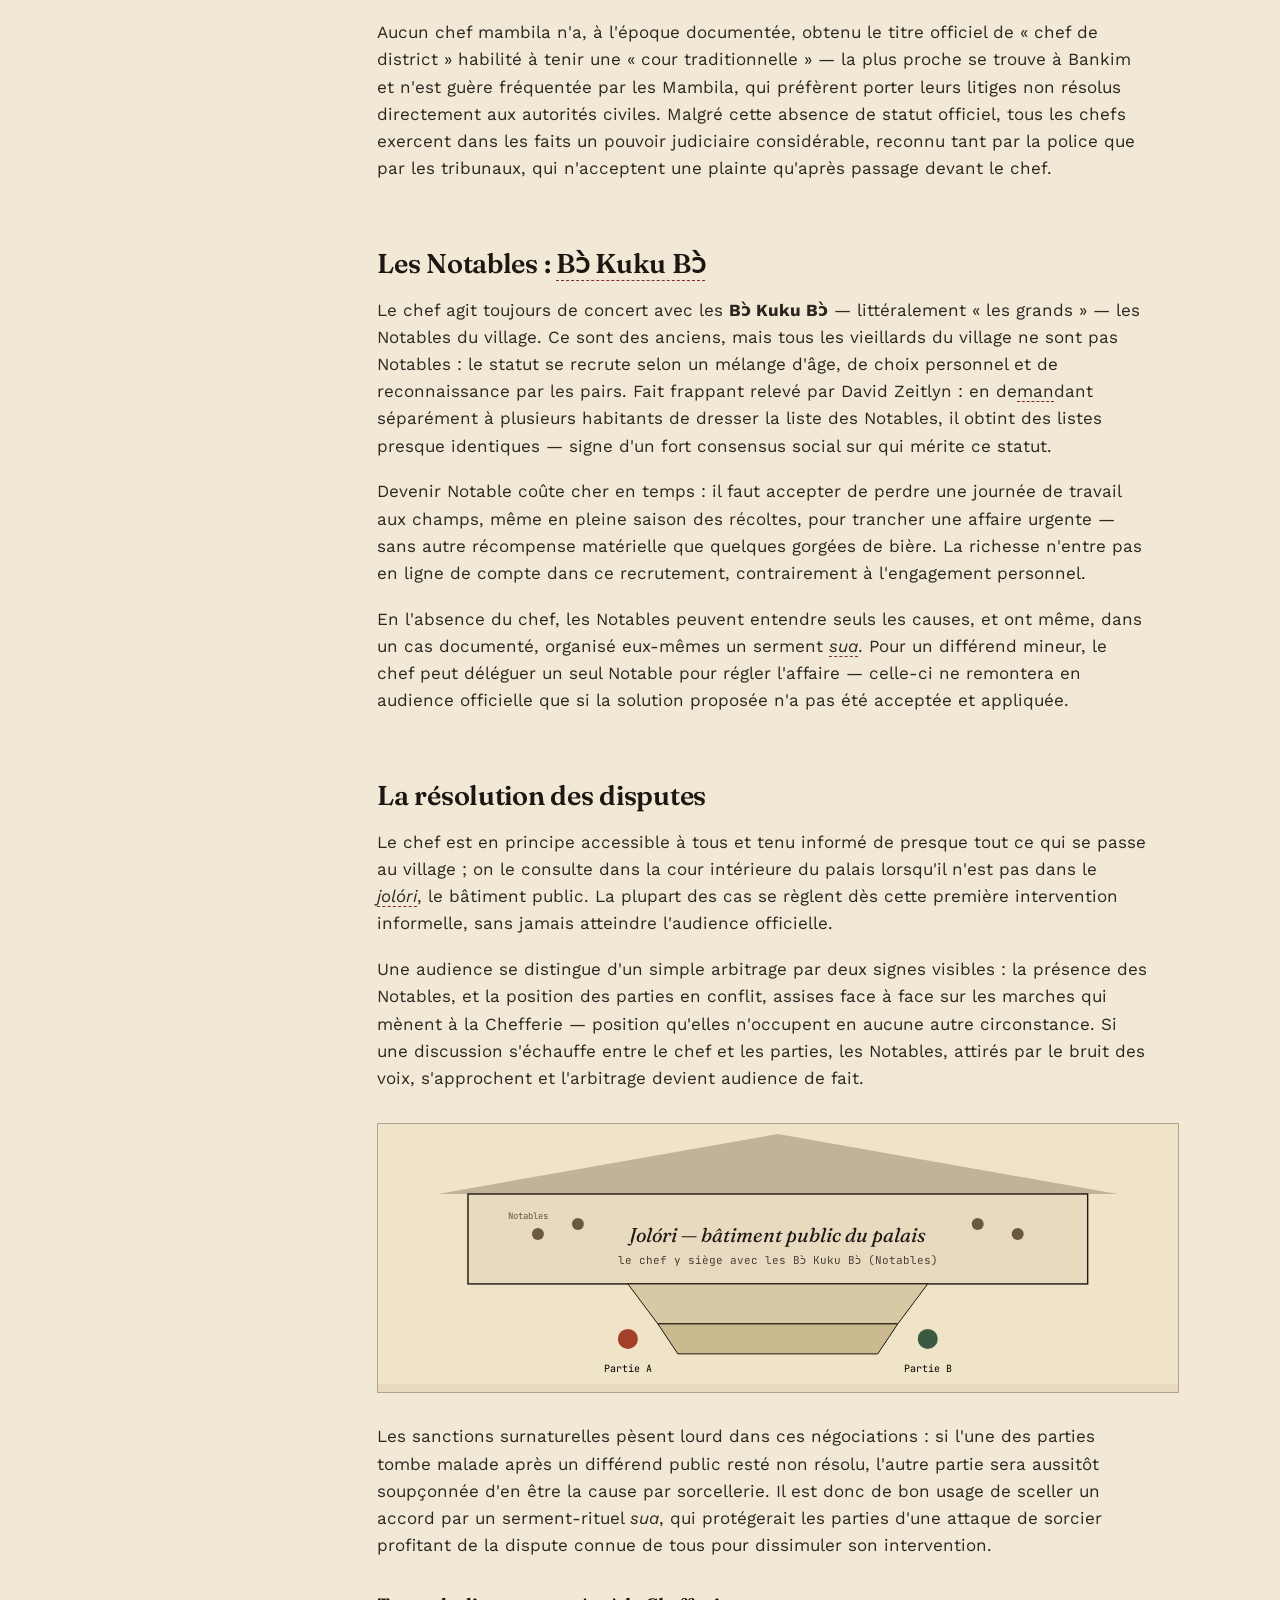
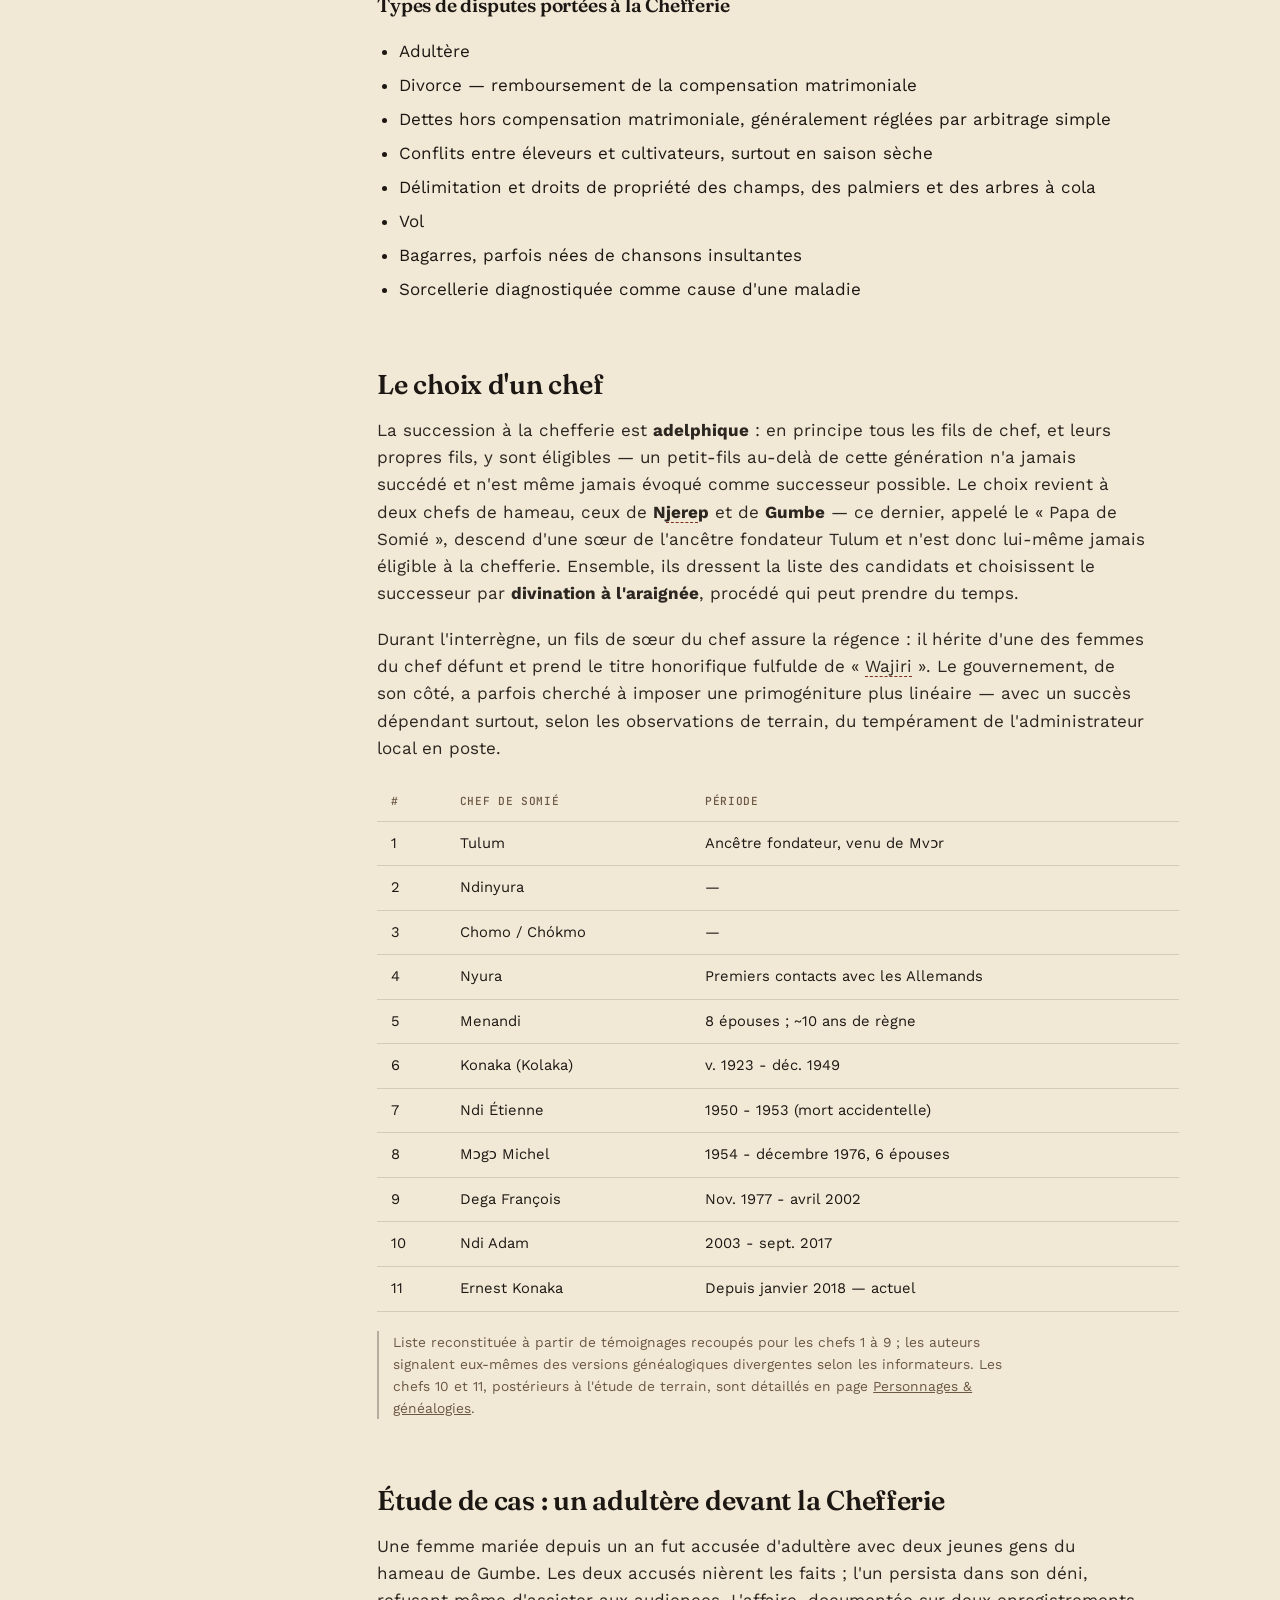
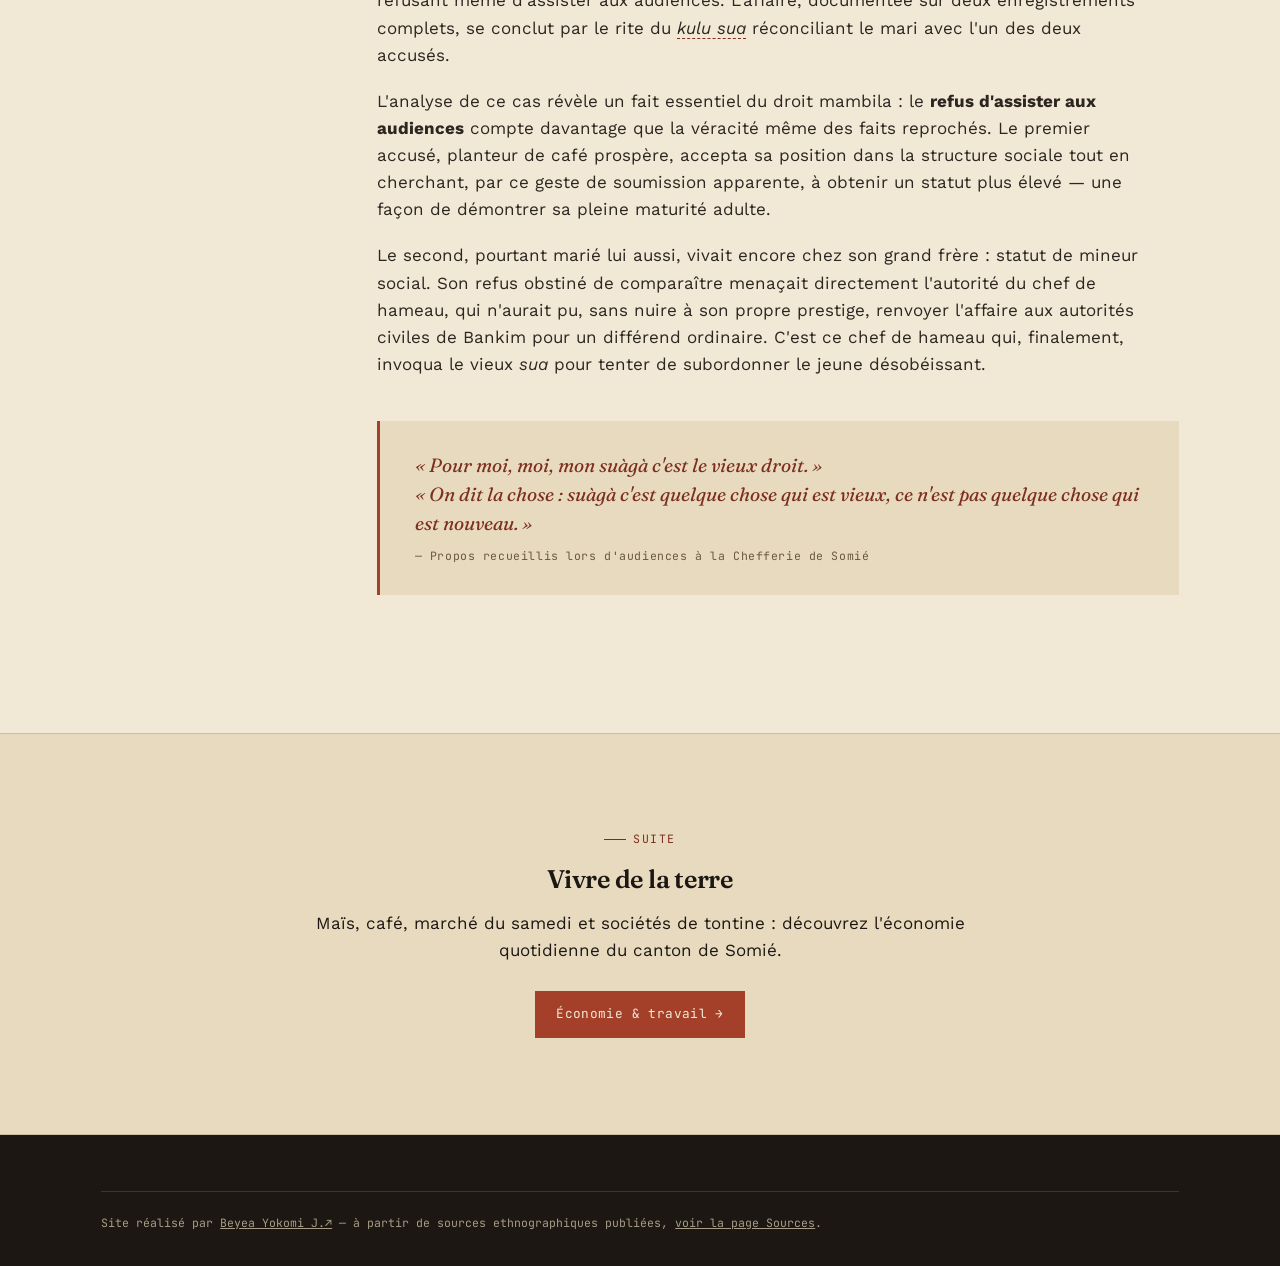
==== commit 5fa5a0cd: "Updated site content and styling" ====
--- a/chefferie.html
+++ b/chefferie.html
@@ -267,8 +267,8 @@
 <footer>
   <div class="wrap">
         <div class="foot-note">
-      <span>Site réalisé par Beyea Yokomi J. — à partir de sources ethnographiques publiées, <a href="sources.html">voir la page Sources</a>.</span>
-      <span><a href="https://yokomi-potofolio.onrender.com/" target="_blank" rel="noopener">Portfolio de l'auteur ↗</a></span>
+      <span>Site réalisé par <a href="https://yokomi-potofolio.onrender.com/" target="_blank" rel="noopener">Beyea Yokomi J.↗</a> — à partir de sources ethnographiques publiées, <a href="sources.html">voir la page Sources</a>.</span>
+      
     </div>
   </div>
 </footer>
